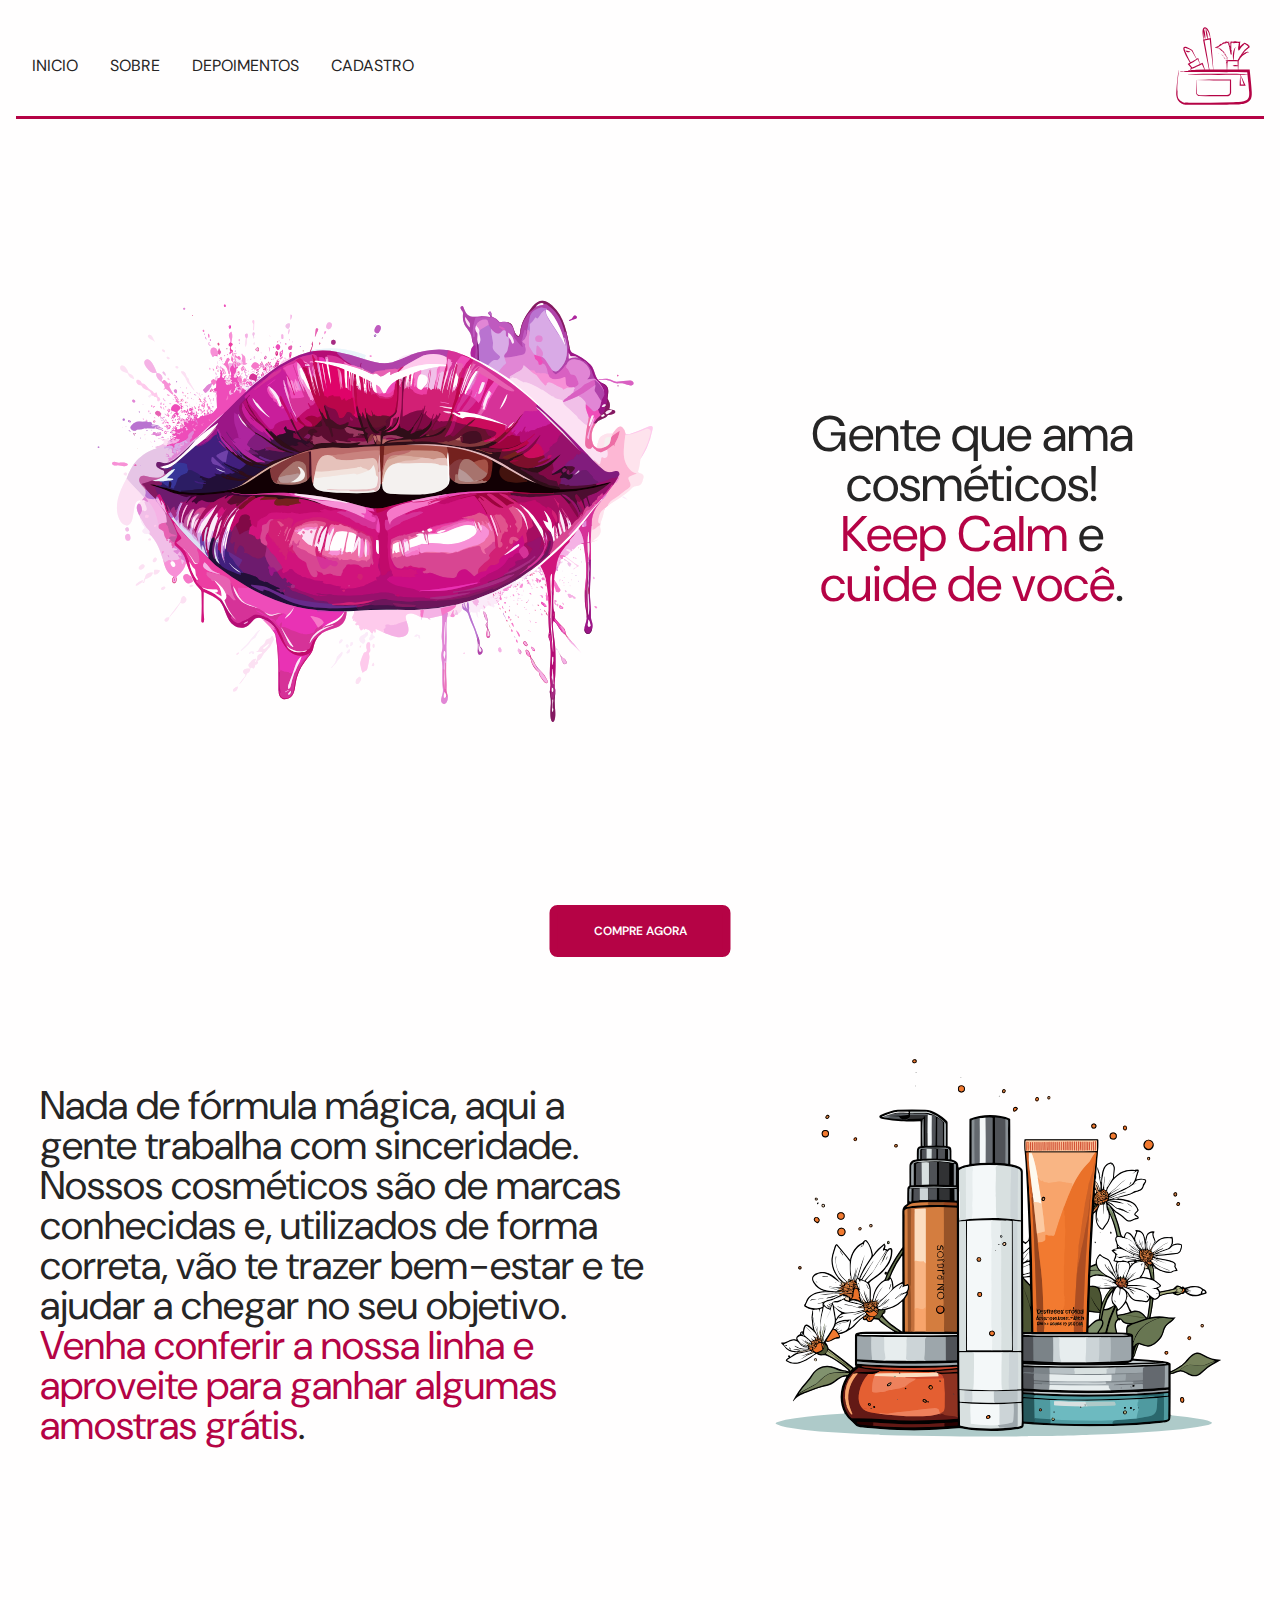
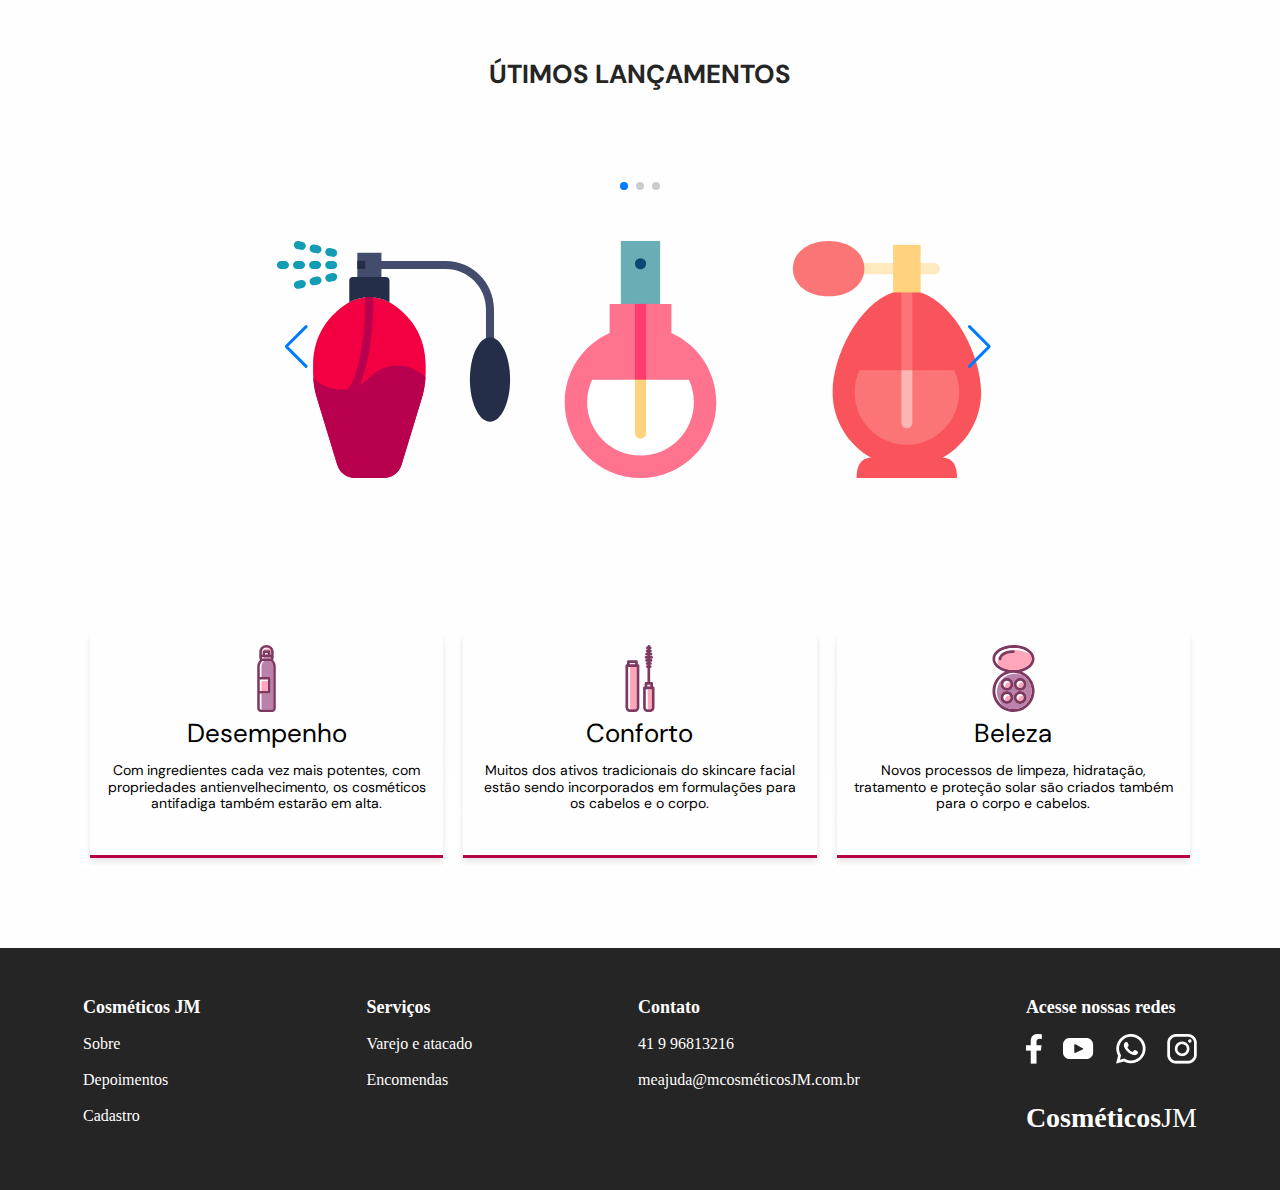
==== index.html @ a28775d6 "Mudança de footer" ====
<!DOCTYPE html>
<html lang="pt-br">

<head>
    <meta charset="UTF-8">
    <meta name="viewport" content="width=device-width, initial-scale=1.0">
    <link rel="preconnect" href="https://fonts.googleapis.com">
    <link rel="preconnect" href="https://fonts.gstatic.com" crossorigin>
    <link
        href="https://fonts.googleapis.com/css2?family=DM+Sans:ital,opsz,wght@0,9..40,100..1000;1,9..40,100..1000&display=swap"
        rel="stylesheet">
    <link rel="stylesheet" href="reset.css">
    <link rel="stylesheet" href="https://cdn.jsdelivr.net/npm/swiper@11/swiper-bundle.min.css" />
    <link rel="stylesheet" href="styles.css">
    <title>Cosmético JM</title>
</head>

<body>
    <header class="cabecalho">
        <div class="container">
           
            <input type="checkbox" id="menu" class="container__botao">
            <label for="menu">
                <span class="cabecalho__menu-hamburguer container__imagem"> </span>
            </label>
            <ul class="lista-menu">
                <li class="lista-menu__titulo">Categorias</li>
                <li class="lista-menu__item">
                    <a href="index.html" class="lista-menu__link">Inicio</a>
                </li>
                <li class="lista-menu__item">
                    <a href="/Sobre.html" class="lista-menu__link">Sobre</a>
                </li>
                <li class="lista-menu__item">
                    <a href="/Depoimentos.html" class="lista-menu__link">Depoimentos</a>
                </li>
                <li class="lista-menu__item">
                    <a href="cadastro.html" class="lista-menu__link">Cadastro</a>
                </li>
            </ul>
            <img class="container__bolsa" src="/assets/cosmetics.svg" alt="Logo da Bolsa de cosmetico">
        </div>
        <ul class="opcoes">
            <input type="checkbox" id="opcoes-menu" class="opcoes__botao">
            <label for="opcoes-menu">
                <li class="opcoes__item">Categorias</li>
            </label>
            <ul class="lista-menu">
                <li class="lista-menu__titulo">Categorias</li>
                <li class="lista-menu__item">
                    <a href="index.html" class="lista-menu__link">Inicio</a>
                </li>
                <li class="lista-menu__item">
                    <a href="/Sobre.html" class="lista-menu__link">Sobre</a>
                </li>
                <li class="lista-menu__item">
                    <a href="/Depoimentos.html" class="lista-menu__link">Depoimentos</a>
                </li>
                <li class="lista-menu__item">
                    <a href="cadastro.html" class="lista-menu__link">Cadastro</a>
                </li>
            </ul>
        </ul>
    
    </header>
    <main class="corpo">
        <section class="corpo__conteudo">
            <h1 class="corpo__texto">Gente que ama cosméticos!<strong class="titulo-destaque"> Keep Calm</strong> e
                <strong class="titulo-destaque"> cuide de você</strong>.
            </h1>
            <img class="corpo__imagem" src="assets/Boca.svg" alt="Boca Rosa">
        </section>
       
   <section class="botao__imagem">
    <div class="botao">
        <a href="cadastro.html" class="botao__texto">Compre agora</a>
        <img class="bolha" src="assets/Fxbutton.svg" alt="">
    </div>
</section>
    </section>
        <section class="imagemeta">
         <img class="imagemeta__imagem" src="assets/produtos.svg" alt="Produtos de comédicos">
            <h2 class="texto2">Nada de fórmula mágica, aqui a gente trabalha com sinceridade. Nossos cosméticos são de marcas conhecidas e, utilizados de forma correta, vão te trazer bem-estar e te ajudar a chegar no seu objetivo. 
            <strong class="titulo-destaque">  Venha conferir a nossa linha e aproveite para ganhar algumas amostras grátis</strong>.
        </h2>
    </section>

    <section class="carroseel">
        <h2 class="carrossel__titulo">Útimos Lançamentos</h2>
        <div class="carrossel__container">
            <div class="swiper">
                <!-- If we need pagination -->
                <div class="swiper-pagination"></div>
    
                <!-- Additional required wrapper -->
                <div class="swiper-wrapper">
                    <!-- Slides -->
                    <div class="swiper-slide"><img src="assets/perfume1.svg" alt="Livro Apache Kafka"></div>
                    <div class="swiper-slide"><img src="assets/perfume2.svg" alt="Livro Java script"></div>
                    <div class="swiper-slide"><img src="assets/perfume3.svg" alt="Livro Liderança"></div>
                    <div class="swiper-slide"><img src="assets/perfume4.svg" alt="Livro MetricasAgeis"></div>
                    <div class="swiper-slide"><img src="assets/perfume5.svg" alt="Livro Portugol"></div>
                    
                    ...
                </div>
    


            <!-- If we need navigation buttons -->
            <div class="swiper-button-prev"></div>
            <div class="swiper-button-next"></div>
        
        </div>
    </section>
    <section class="cartao__destaque">
        <div class="cartao__1">
            <img class="imagem__cartao" src="assets/makeup.svg" alt="Maquiagem">
            <h2 class="titulo__cartao">Beleza</h2>
            <p class="texto__cartao">
                Novos processos de limpeza, hidratação, tratamento e proteção solar são criados também para o corpo e cabelos.
            </p>
        </div>
        <div class="cartao__1">
            <img class="imagem__cartao" src="assets/mascara.svg" alt="Mascara para cilios">
            <h2 class="titulo__cartao">Conforto</h2>
            <p class="texto__cartao">
                Muitos dos ativos tradicionais do skincare facial estão sendo incorporados em formulações para os cabelos e o corpo.
            </p>
        </div>
        <div class="cartao__1">
            <img class="imagem__cartao" src="assets/spray.svg" alt="Spray">
            <h2 class="titulo__cartao">Desempenho</h2>
            <p class="texto__cartao">
                Com ingredientes cada vez mais potentes, com propriedades antienvelhecimento, os cosméticos antifadiga também estarão em alta.
            </p>
        </div>
    </section>
</main>
<footer class="rodape">
    <section class="rodape__empresa">
        <h2 class="rodape__titulo">Cosméticos JM</h2>
        <ul class="rodape__lista">
            <li>
                <a href="Sobre.html" class="rodape__link">Sobre</a>
            </li>
            <li>
                <a href="Depoimentos.html" class="rodape__link">Depoimentos</a>
            </li>
            <li>
                <a href="cadastro.html" class="rodape__link">Cadastro</a>
            </li>
        </ul>
    </section>
    <section class="rodape__servicos">
        <h2 class="rodape__titulo">Serviços</h2>
        <ul class="rodape__lista">
            <li>
                <a href="#" class="rodape__link">Varejo e atacado</a>
            </li>
            <li>
                <a href="#" class="rodape__link">Encomendas</a>
            </li>
        </ul>
    </section>
    <section class="rodape__contato">
        <h2 class="rodape__titulo">Contato</h2>
        <ul class="rodape__lista">
            <li>
                <a href="#" class="rodape__link">41 9 96813216</a>
            </li>
            <li>
                <a href="#" class="rodape__link">meajuda@mcosméticosJM.com.br</a>
            </li>
        </ul>
    </section>
    <section class="rodape__redes-sociais">
        <h2 class="rodape__titulo">Acesse nossas redes</h2>
        <ul class="rodape__lista redes-sociais__lista">
            <li><img src="/assets/Facebook.png" alt="ícone do facebook"></li>
            <li><img src="/assets/Youtube.png" alt="ícone do youtube"></li>
            <li><img src="/assets/Whatsapp.png" alt="ícone do whatsapp"></li>
            <li><img src="/assets/Instagram.png" alt="ícone do instagram"></li>
        </ul>
        <h2 class="rodape__logo"><span class="rodape__logo--negrito">Cosméticos</span>JM</h2>
    </section>
</footer>

    <script src="https://cdn.jsdelivr.net/npm/swiper@11/swiper-bundle.min.js"></script>
    
    <script>
        const swiper = new Swiper('.swiper', {
            speed: 400,
            spaceBetween: 10,
            slidesPerView: 3,
            pagination: {
                el: '.swiper-pagination',
                type: 'bullets'
            },
        });
    </script>


</body>
        
</html>
---- styles.css ----
@import url("/styles/header.css");
@import url("/styles/corpo.css");
@import url("/styles/rodape.css");
@import url("/styles/corpoSobre.css");
@import url("/styles/corpoDepoimentos.css");
 @import url("/styles/carrossel.css");
 @import url("/styles/corpoCadastro.css");
 @import url("/styles/corpoCadastro2.css");
 @import url("/styles/footer.css");


:root {
    --branco:  #fffefe;
    --rosaEscuro: #b50345;
    --preto: #262525;
    --Laranja: #f27a30;
    --rosaClaro: #cb0d84;
    --fontePrincipal: "DM Sans", sans-serif;
    --vermelho: red;
}
* {
       
    margin: 0;
    padding: 0;
    
    
}
html, body {
    height: 100%;
}
body {
    background-color: var(--branco);
    
}
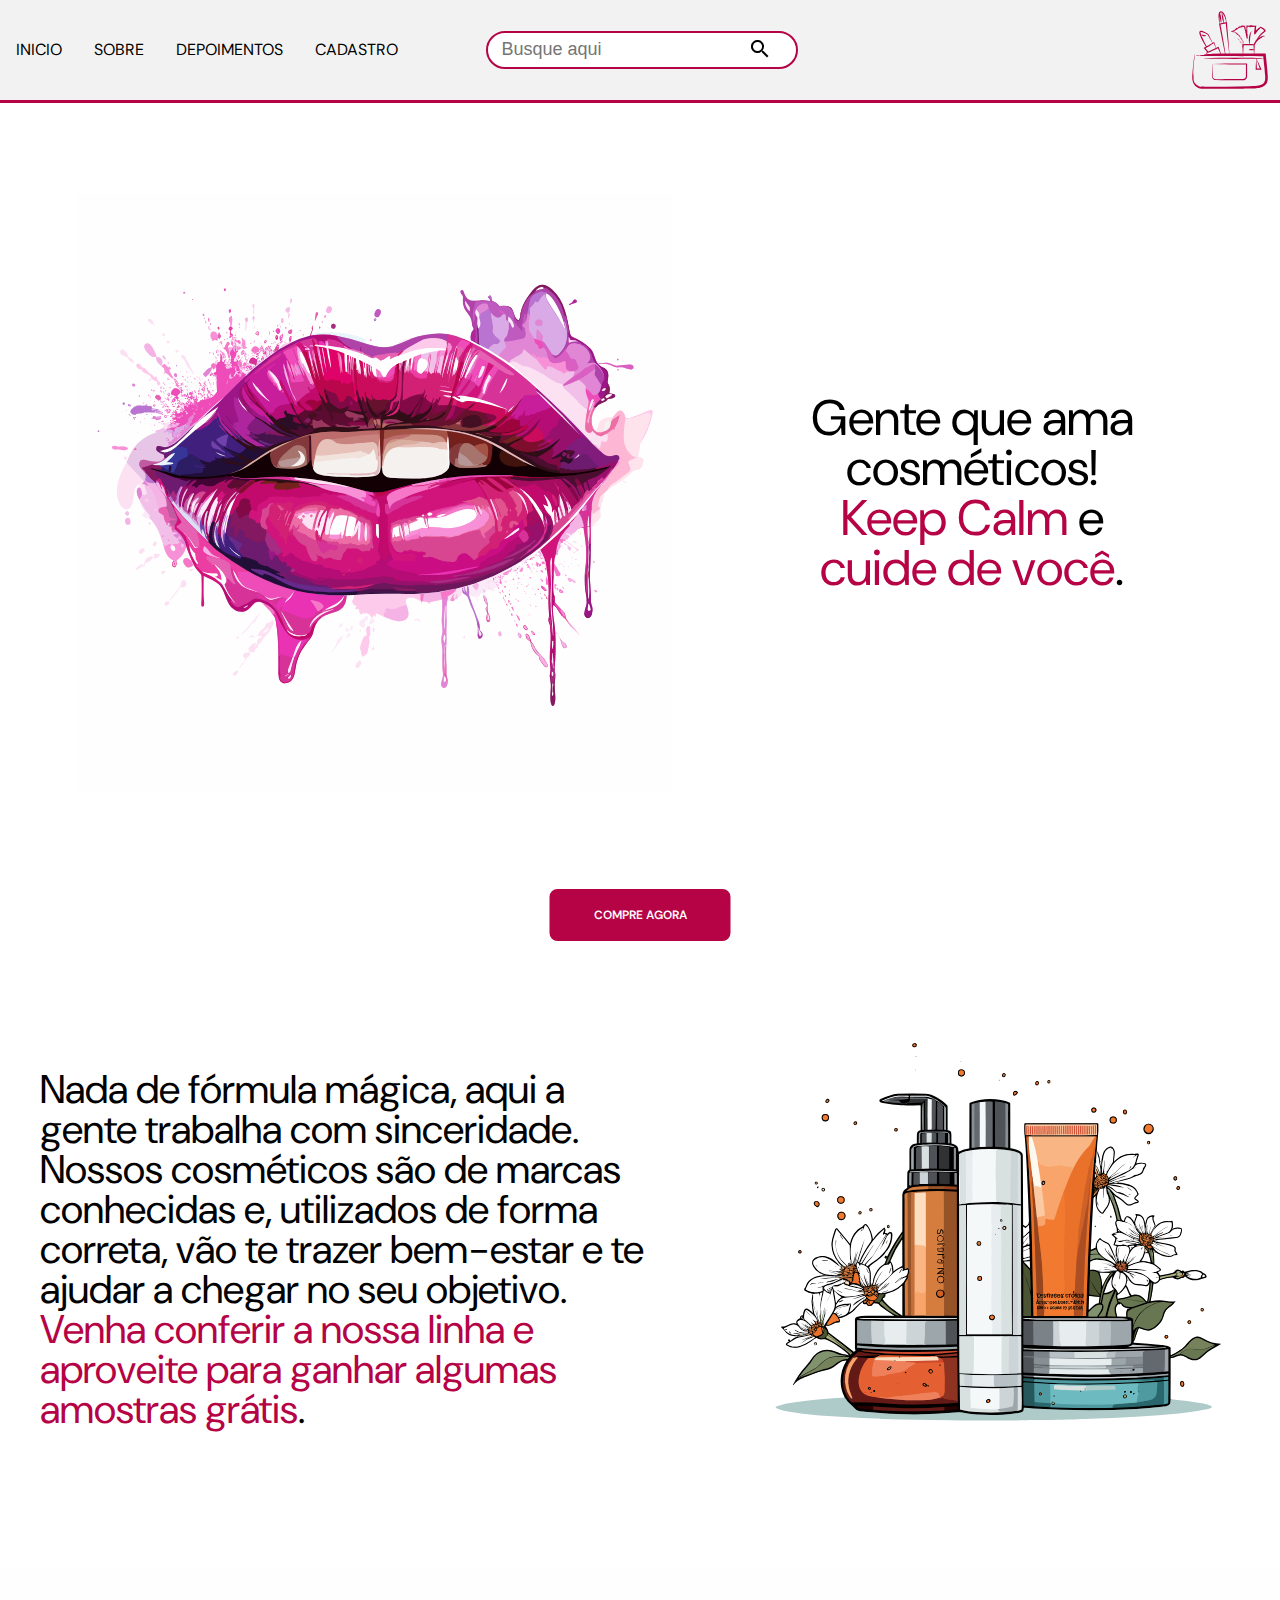
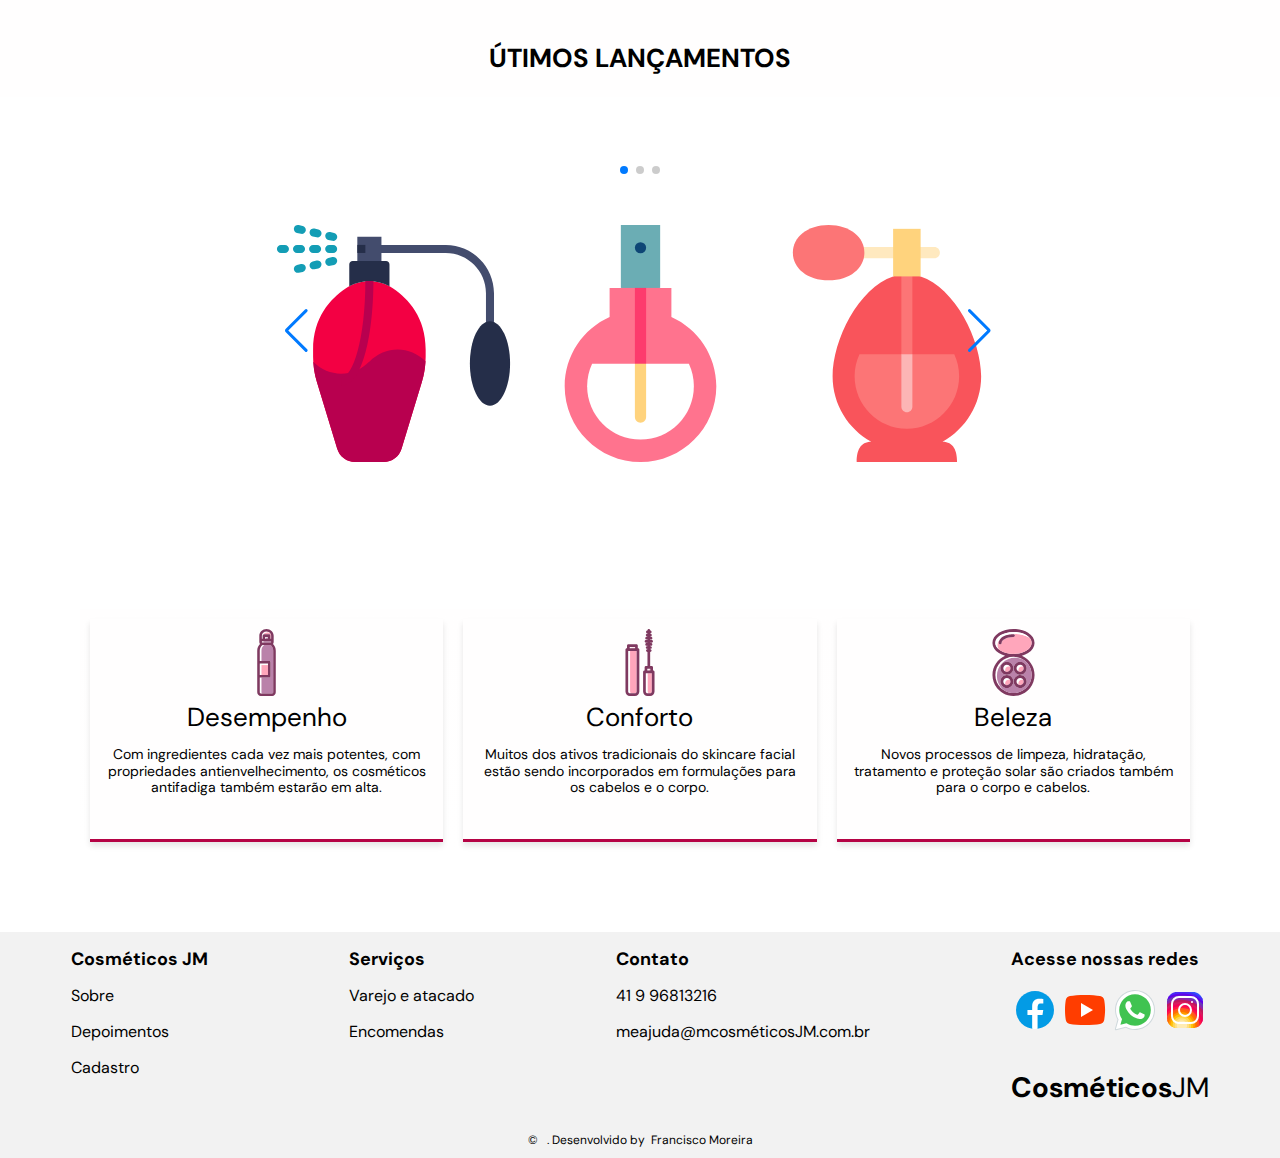
==== commit e97f71c0: "Mudanças no header e no footer, mudanças de cores, adicionado item de busca." ====
--- a/index.html
+++ b/index.html
@@ -37,7 +37,11 @@
                 <li class="lista-menu__item">
                     <a href="cadastro.html" class="lista-menu__link">Cadastro</a>
                 </li>
-            </ul>
+
+            </ul>
+            <div class="cabecalho-lista__item">
+                <input class="cabecalho__pesquisa" type="search" placeholder="Busque aqui">
+            </div>
             <img class="container__bolsa" src="/assets/cosmetics.svg" alt="Logo da Bolsa de cosmetico">
         </div>
         <ul class="opcoes">
@@ -137,51 +141,60 @@
     </section>
 </main>
 <footer class="rodape">
-    <section class="rodape__empresa">
-        <h2 class="rodape__titulo">Cosméticos JM</h2>
-        <ul class="rodape__lista">
-            <li>
-                <a href="Sobre.html" class="rodape__link">Sobre</a>
-            </li>
-            <li>
-                <a href="Depoimentos.html" class="rodape__link">Depoimentos</a>
-            </li>
-            <li>
-                <a href="cadastro.html" class="rodape__link">Cadastro</a>
-            </li>
-        </ul>
-    </section>
-    <section class="rodape__servicos">
-        <h2 class="rodape__titulo">Serviços</h2>
-        <ul class="rodape__lista">
-            <li>
-                <a href="#" class="rodape__link">Varejo e atacado</a>
-            </li>
-            <li>
-                <a href="#" class="rodape__link">Encomendas</a>
-            </li>
-        </ul>
-    </section>
-    <section class="rodape__contato">
-        <h2 class="rodape__titulo">Contato</h2>
-        <ul class="rodape__lista">
-            <li>
-                <a href="#" class="rodape__link">41 9 96813216</a>
-            </li>
-            <li>
-                <a href="#" class="rodape__link">meajuda@mcosméticosJM.com.br</a>
-            </li>
-        </ul>
-    </section>
-    <section class="rodape__redes-sociais">
-        <h2 class="rodape__titulo">Acesse nossas redes</h2>
-        <ul class="rodape__lista redes-sociais__lista">
-            <li><img src="/assets/Facebook.png" alt="ícone do facebook"></li>
-            <li><img src="/assets/Youtube.png" alt="ícone do youtube"></li>
-            <li><img src="/assets/Whatsapp.png" alt="ícone do whatsapp"></li>
-            <li><img src="/assets/Instagram.png" alt="ícone do instagram"></li>
-        </ul>
-        <h2 class="rodape__logo"><span class="rodape__logo--negrito">Cosméticos</span>JM</h2>
+    <div class="container__rodape">
+        <section class="rodape__empresa">
+            <h2 class="rodape__titulo">Cosméticos JM</h2>
+            <ul class="rodape__lista">
+                <li>
+                    <a href="Sobre.html" class="rodape__link">Sobre</a>
+                </li>
+                <li>
+                    <a href="Depoimentos.html" class="rodape__link">Depoimentos</a>
+                </li>
+                <li>
+                    <a href="cadastro.html" class="rodape__link">Cadastro</a>
+                </li>
+            </ul>
+        </section>
+        <section class="rodape__servicos">
+            <h2 class="rodape__titulo">Serviços</h2>
+            <ul class="rodape__lista">
+                <li>
+                    <a href="#" class="rodape__link">Varejo e atacado</a>
+                </li>
+                <li>
+                    <a href="#" class="rodape__link">Encomendas</a>
+                </li>
+            </ul>
+        </section>
+        <section class="rodape__contato">
+            <h2 class="rodape__titulo">Contato</h2>
+            <ul class="rodape__lista">
+                <li>
+                    <a href="#" class="rodape__link">41 9 96813216</a>
+                </li>
+                <li>
+                    <a href="#" class="rodape__link">meajuda@mcosméticosJM.com.br</a>
+                </li>
+            </ul>
+        </section>
+        <section class="rodape__redes-sociais">
+            <h2 class="rodape__titulo">Acesse nossas redes</h2>
+            <ul class="rodape__lista redes-sociais__lista">
+                <li><img src="/assets/Facebook.svg" alt="ícone do facebook"></li>
+                <li><img src="/assets/Youtube.svg" alt="ícone do youtube"></li>
+                <li><img src="/assets/Whatsapp.svg" alt="ícone do whatsapp"></li>
+                <li><img src="/assets/Instagram.svg" alt="ícone do instagram"></li>
+            </ul>
+            <h2 class="rodape__logo"><span class="rodape__logo--negrito">Cosméticos</span>JM</h2>
+        </section>
+    </div>
+    <section class="footer__class"></section>
+    <div class="footer-classic-aside">
+        <div class="container__classic">
+          <p class="rights"><span>&copy;&nbsp; </span><span class="copyright-year"></span><span>&nbsp;</span><span></span><span>.</span><span> Desenvolvido&nbsp;by&nbsp; Francisco Moreira</span></p>
+        </div>
+      </div>
     </section>
 </footer>
 
--- a/styles.css
+++ b/styles.css
@@ -12,11 +12,12 @@
 :root {
     --branco:  #fffefe;
     --rosaEscuro: #b50345;
-    --preto: #262525;
+    --preto: #000000;
     --Laranja: #f27a30;
     --rosaClaro: #cb0d84;
     --fontePrincipal: "DM Sans", sans-serif;
     --vermelho: red;
+    --cinza: #F2F2F2;
 }
 * {
        
@@ -27,8 +28,6 @@
 }
 html, body {
     height: 100%;
+    background-color: var(#A7ABAB);
 }
-body {
-    background-color: var(--branco);
-    
-}
+
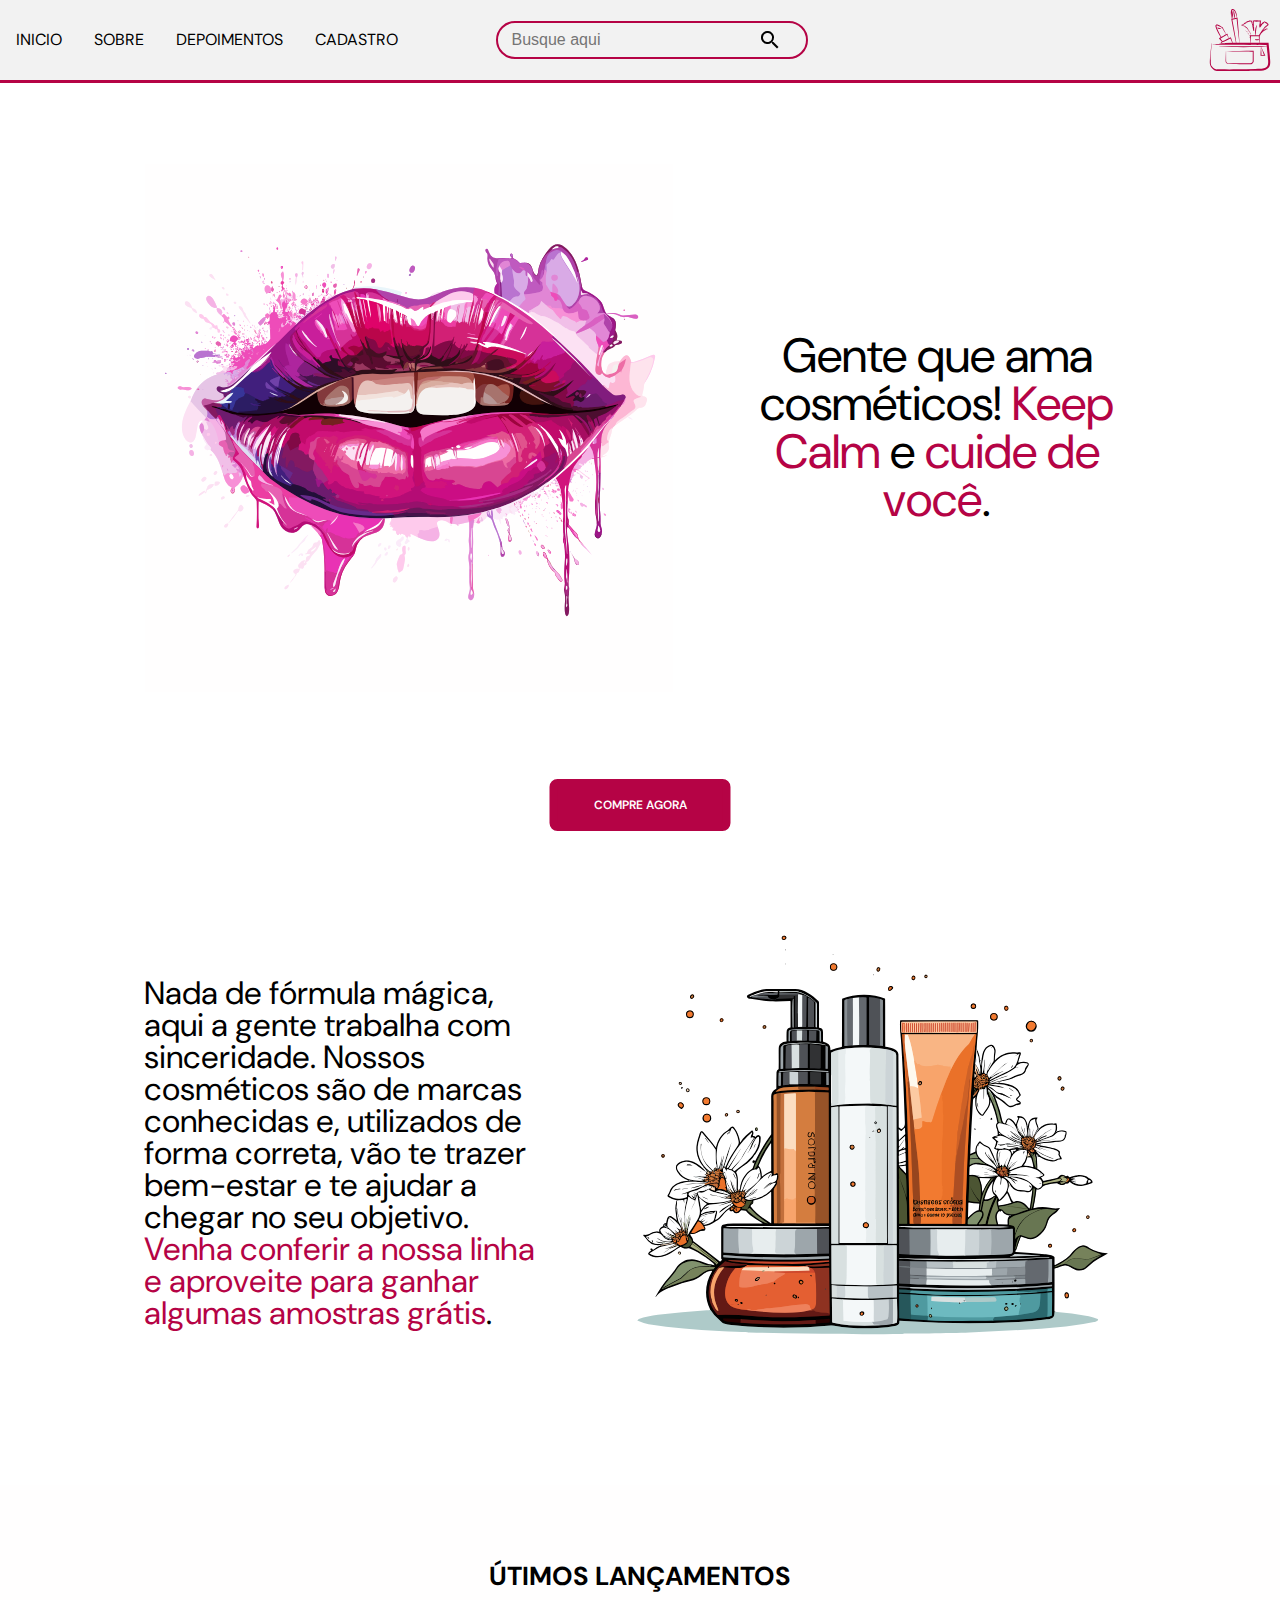
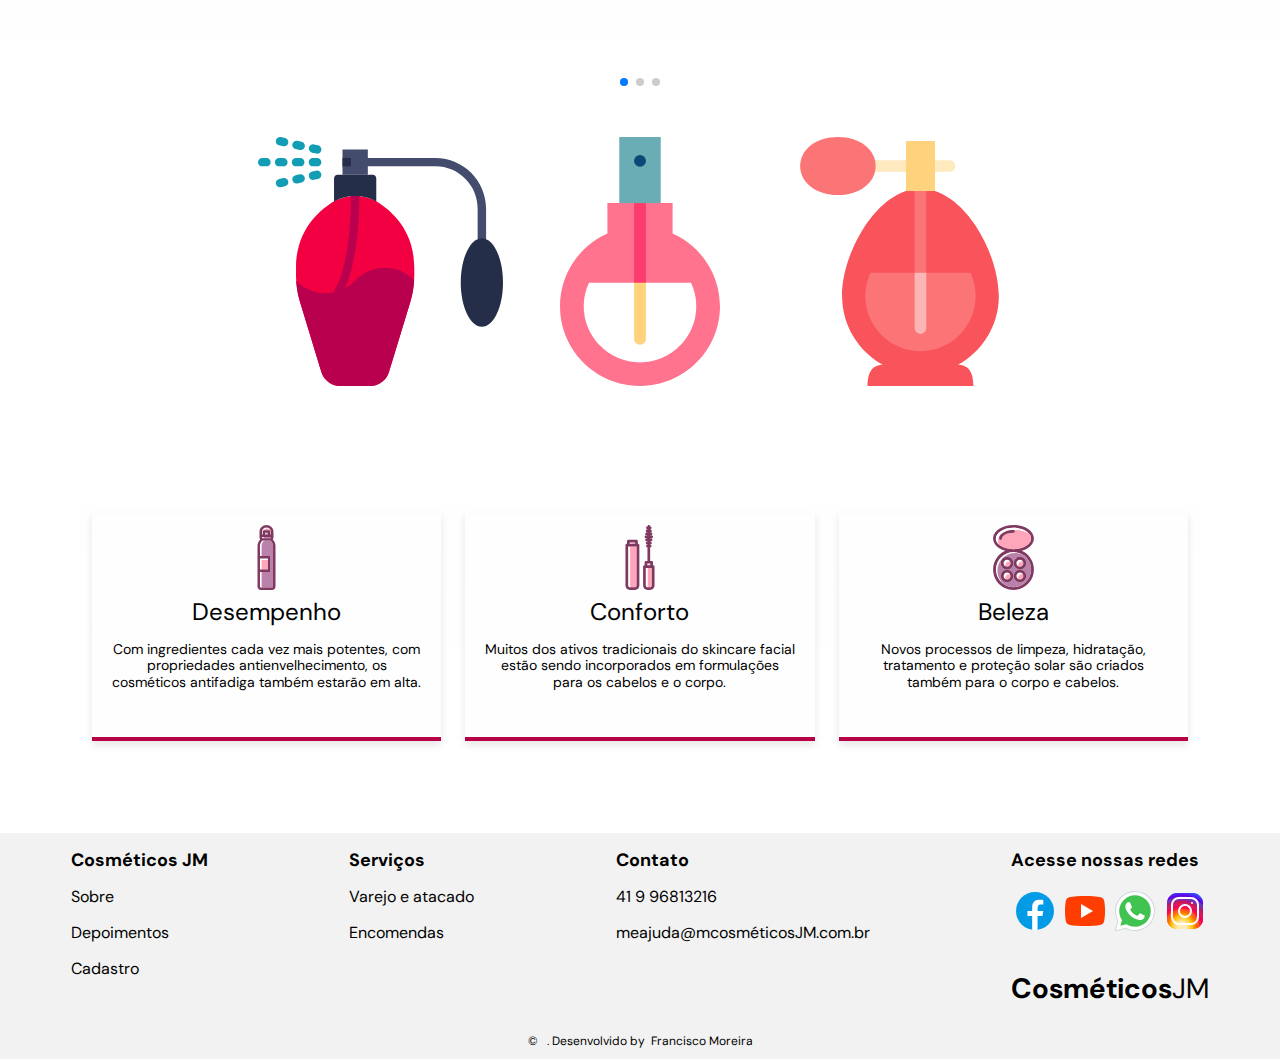
==== commit ca15743b: "Fiz algumas mudanças de design nas letras e tamanhos de componetes, adicionei carrossel na pagina de" ====
--- a/index.html
+++ b/index.html
@@ -107,13 +107,6 @@
                     
                     ...
                 </div>
-    
-
-
-            <!-- If we need navigation buttons -->
-            <div class="swiper-button-prev"></div>
-            <div class="swiper-button-next"></div>
-        
         </div>
     </section>
     <section class="cartao__destaque">
--- a/styles.css
+++ b/styles.css
@@ -27,6 +27,7 @@
     
 }
 html, body {
+    width: 100%;
     height: 100%;
     background-color: var(#A7ABAB);
 }
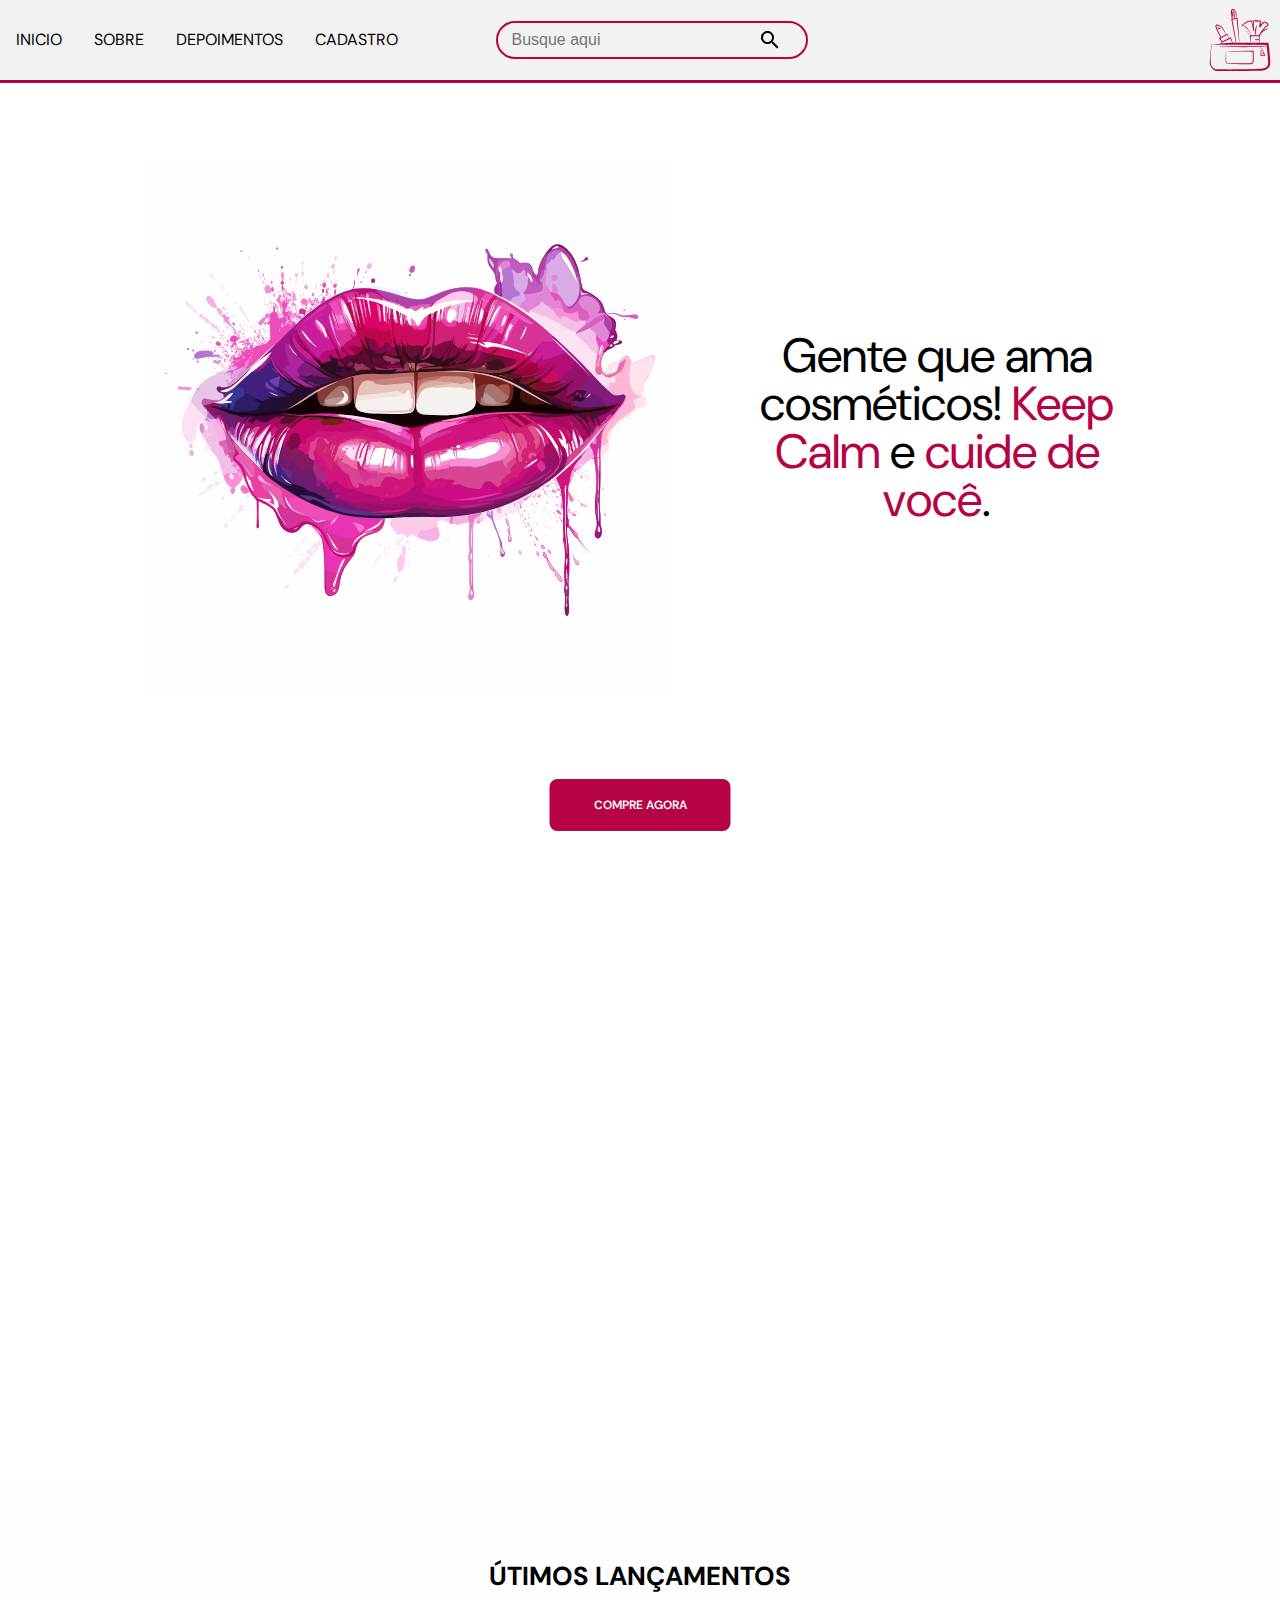
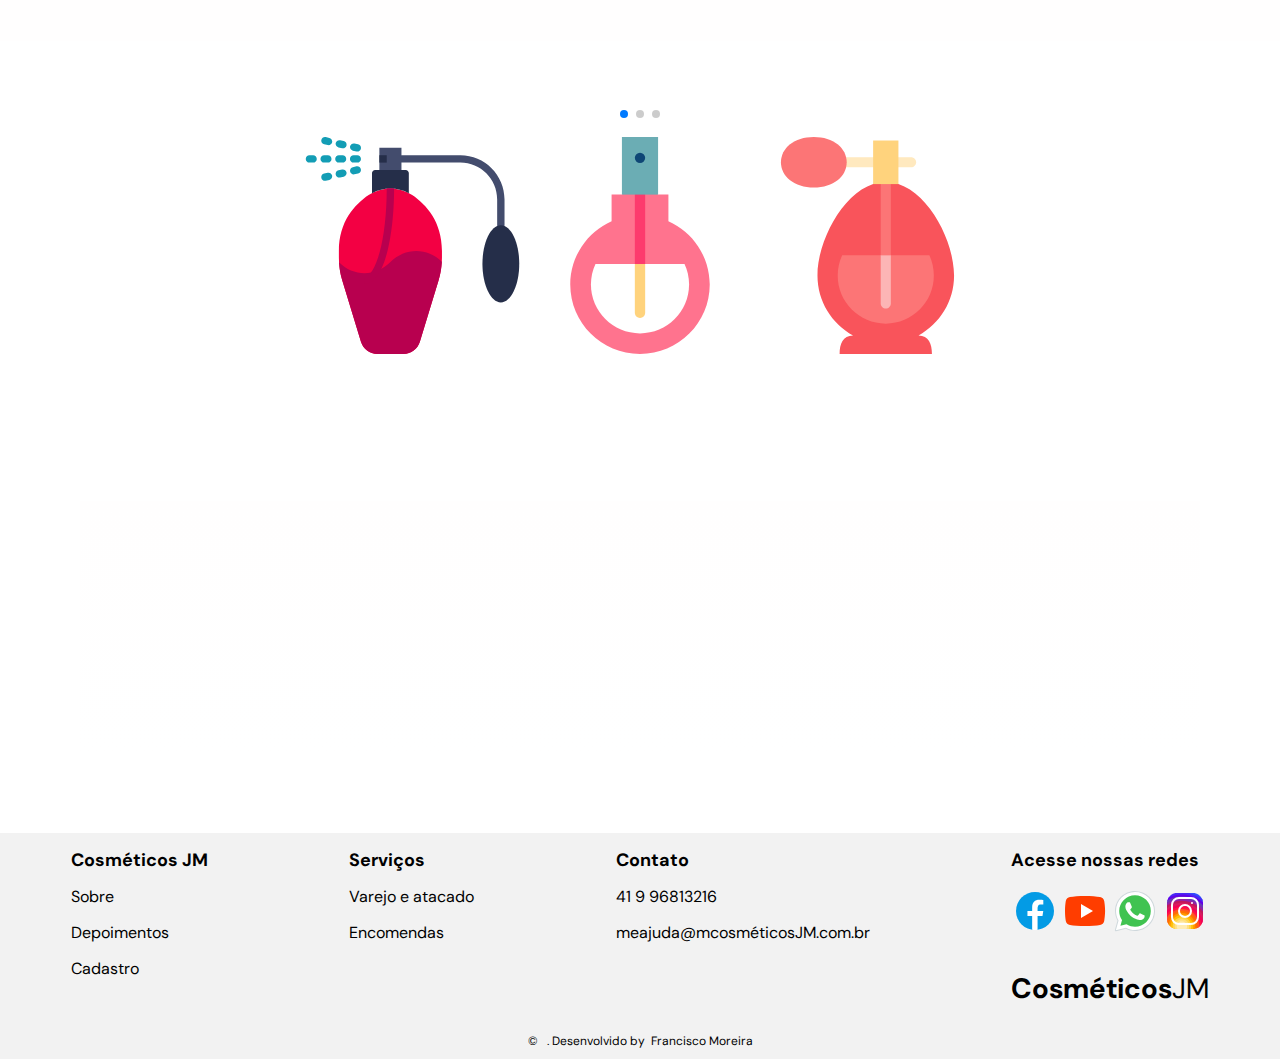
==== commit 9e47866a: "Adicionando data-aos" ====
--- a/index.html
+++ b/index.html
@@ -6,10 +6,12 @@
     <meta name="viewport" content="width=device-width, initial-scale=1.0">
     <link rel="preconnect" href="https://fonts.googleapis.com">
     <link rel="preconnect" href="https://fonts.gstatic.com" crossorigin>
+    <link rel="icon" href="/assets/make.svg" type="image/x-icon">
     <link
         href="https://fonts.googleapis.com/css2?family=DM+Sans:ital,opsz,wght@0,9..40,100..1000;1,9..40,100..1000&display=swap"
         rel="stylesheet">
     <link rel="stylesheet" href="reset.css">
+    <link rel="stylesheet" href="https://unpkg.com/aos@next/dist/aos.css" />
     <link rel="stylesheet" href="https://cdn.jsdelivr.net/npm/swiper@11/swiper-bundle.min.css" />
     <link rel="stylesheet" href="styles.css">
     <title>Cosmético JM</title>
@@ -82,9 +84,9 @@
     </div>
 </section>
     </section>
-        <section class="imagemeta">
-         <img class="imagemeta__imagem" src="assets/produtos.svg" alt="Produtos de comédicos">
-            <h2 class="texto2">Nada de fórmula mágica, aqui a gente trabalha com sinceridade. Nossos cosméticos são de marcas conhecidas e, utilizados de forma correta, vão te trazer bem-estar e te ajudar a chegar no seu objetivo. 
+        <section class="imagemeta" >
+         <img class="imagemeta__imagem" src="assets/produtos.svg" alt="Produtos de comédicos"  data-aos="fade-downs">
+            <h2 class="texto2" data-aos="fade-downs">Nada de fórmula mágica, aqui a gente trabalha com sinceridade. Nossos cosméticos são de marcas conhecidas e, utilizados de forma correta, vão te trazer bem-estar e te ajudar a chegar no seu objetivo. 
             <strong class="titulo-destaque">  Venha conferir a nossa linha e aproveite para ganhar algumas amostras grátis</strong>.
         </h2>
     </section>
@@ -110,21 +112,21 @@
         </div>
     </section>
     <section class="cartao__destaque">
-        <div class="cartao__1">
+        <div id="cartao__1" class="cartao__1"  data-aos="fade-left">
             <img class="imagem__cartao" src="assets/makeup.svg" alt="Maquiagem">
             <h2 class="titulo__cartao">Beleza</h2>
             <p class="texto__cartao">
                 Novos processos de limpeza, hidratação, tratamento e proteção solar são criados também para o corpo e cabelos.
             </p>
         </div>
-        <div class="cartao__1">
+        <div id="cartao__2" class="cartao__1" data-aos="fade-up">
             <img class="imagem__cartao" src="assets/mascara.svg" alt="Mascara para cilios">
             <h2 class="titulo__cartao">Conforto</h2>
             <p class="texto__cartao">
                 Muitos dos ativos tradicionais do skincare facial estão sendo incorporados em formulações para os cabelos e o corpo.
             </p>
         </div>
-        <div class="cartao__1">
+        <div id="cartao__3" class="cartao__1" data-aos="fade-right" >
             <img class="imagem__cartao" src="assets/spray.svg" alt="Spray">
             <h2 class="titulo__cartao">Desempenho</h2>
             <p class="texto__cartao">
@@ -204,8 +206,14 @@
             },
         });
     </script>
-
-
+   <script src="Js/mouse.js" type="module">
+   </script>
+    <script src="https://unpkg.com/aos@next/dist/aos.js"></script>
+    <script>
+        AOS.init({
+        duration: 1500,
+    });
+    </script>
 </body>
         
 </html>--- a/styles.css
+++ b/styles.css
@@ -29,6 +29,5 @@
 html, body {
     width: 100%;
     height: 100%;
-    background-color: var(#A7ABAB);
 }
 
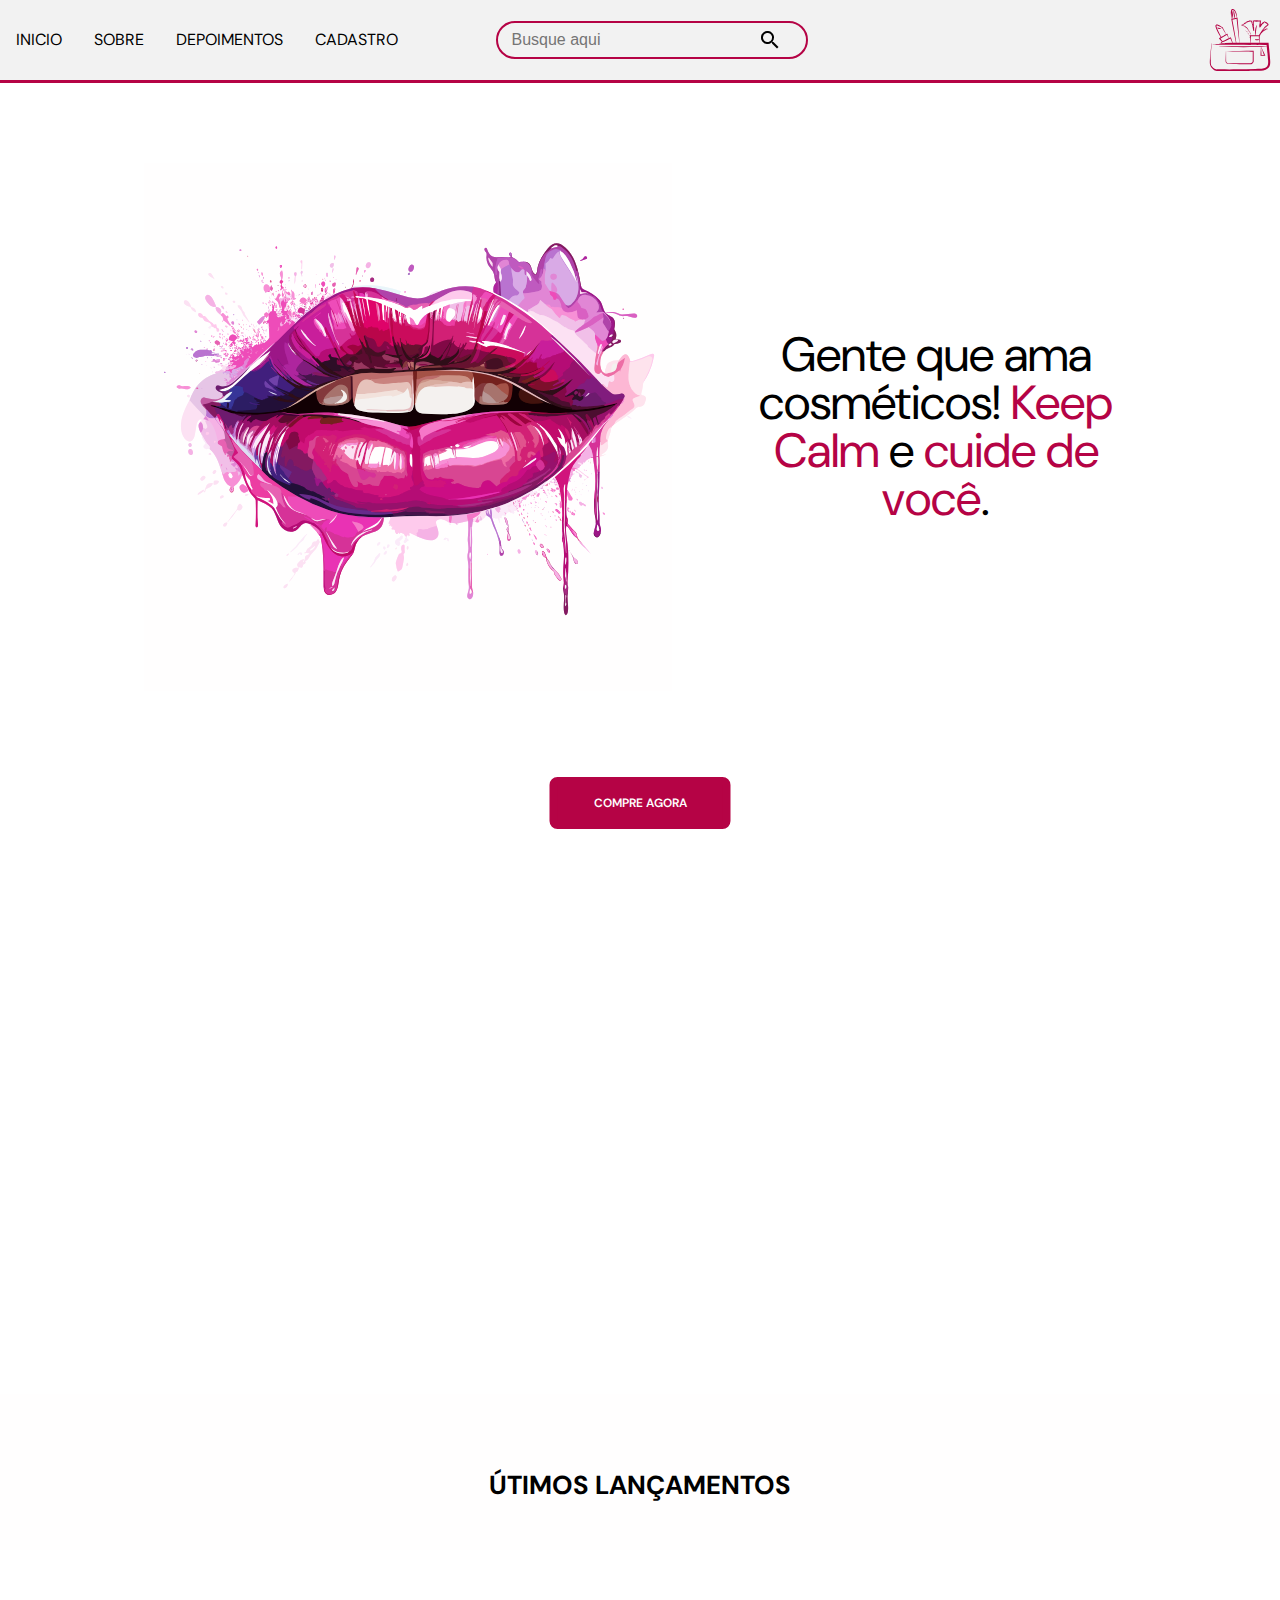
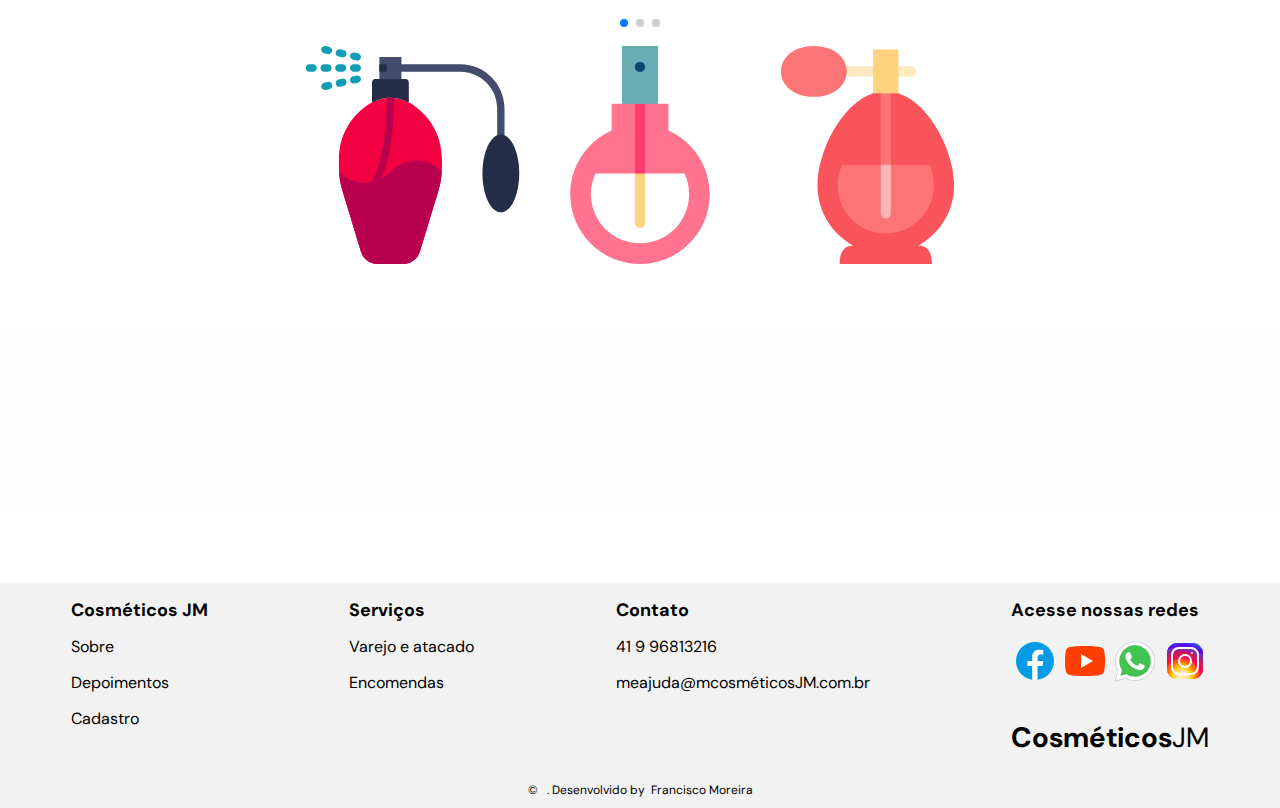
==== commit 3cac495b: "Corrigindo pagina inicial com bug de responsividade. e correção em pagina cadastro." ====
--- a/index.html
+++ b/index.html
@@ -85,8 +85,8 @@
 </section>
     </section>
         <section class="imagemeta" >
-         <img class="imagemeta__imagem" src="assets/produtos.svg" alt="Produtos de comédicos"  data-aos="fade-downs">
-            <h2 class="texto2" data-aos="fade-downs">Nada de fórmula mágica, aqui a gente trabalha com sinceridade. Nossos cosméticos são de marcas conhecidas e, utilizados de forma correta, vão te trazer bem-estar e te ajudar a chegar no seu objetivo. 
+         <img class="imagemeta__imagem" src="assets/produtos.svg" alt="Produtos de comédicos"  data-aos="fade-up"   >
+            <h2 class="texto2" data-aos="fade-up">Nada de fórmula mágica, aqui a gente trabalha com sinceridade. Nossos cosméticos são de marcas conhecidas e, utilizados de forma correta, vão te trazer bem-estar e te ajudar a chegar no seu objetivo. 
             <strong class="titulo-destaque">  Venha conferir a nossa linha e aproveite para ganhar algumas amostras grátis</strong>.
         </h2>
     </section>
@@ -101,18 +101,18 @@
                 <!-- Additional required wrapper -->
                 <div class="swiper-wrapper">
                     <!-- Slides -->
-                    <div class="swiper-slide"><img src="assets/perfume1.svg" alt="Livro Apache Kafka"></div>
-                    <div class="swiper-slide"><img src="assets/perfume2.svg" alt="Livro Java script"></div>
-                    <div class="swiper-slide"><img src="assets/perfume3.svg" alt="Livro Liderança"></div>
-                    <div class="swiper-slide"><img src="assets/perfume4.svg" alt="Livro MetricasAgeis"></div>
-                    <div class="swiper-slide"><img src="assets/perfume5.svg" alt="Livro Portugol"></div>
+                    <div class="swiper-slide"><img src="assets/perfume1.svg" alt=""></div>
+                    <div class="swiper-slide"><img src="assets/perfume2.svg" alt=""></div>
+                    <div class="swiper-slide"><img src="assets/perfume3.svg" alt=""></div>
+                    <div class="swiper-slide"><img src="assets/perfume4.svg" alt=""></div>
+                    <div class="swiper-slide"><img src="assets/perfume5.svg" alt=""></div>
                     
                     ...
                 </div>
         </div>
     </section>
     <section class="cartao__destaque">
-        <div id="cartao__1" class="cartao__1"  data-aos="fade-left">
+        <div id="cartao__1" class="cartao__1" data-aos="fade-up" >
             <img class="imagem__cartao" src="assets/makeup.svg" alt="Maquiagem">
             <h2 class="titulo__cartao">Beleza</h2>
             <p class="texto__cartao">
@@ -126,7 +126,7 @@
                 Muitos dos ativos tradicionais do skincare facial estão sendo incorporados em formulações para os cabelos e o corpo.
             </p>
         </div>
-        <div id="cartao__3" class="cartao__1" data-aos="fade-right" >
+        <div id="cartao__3" class="cartao__1" data-aos="fade-up" >
             <img class="imagem__cartao" src="assets/spray.svg" alt="Spray">
             <h2 class="titulo__cartao">Desempenho</h2>
             <p class="texto__cartao">
@@ -212,6 +212,7 @@
     <script>
         AOS.init({
         duration: 1500,
+        
     });
     </script>
 </body>
--- a/styles.css
+++ b/styles.css
@@ -20,8 +20,7 @@
     --cinza: #F2F2F2;
 }
 * {
-       
-    margin: 0;
+       margin: 0;
     padding: 0;
     
     
@@ -29,5 +28,6 @@
 html, body {
     width: 100%;
     height: 100%;
+   
 }
 
